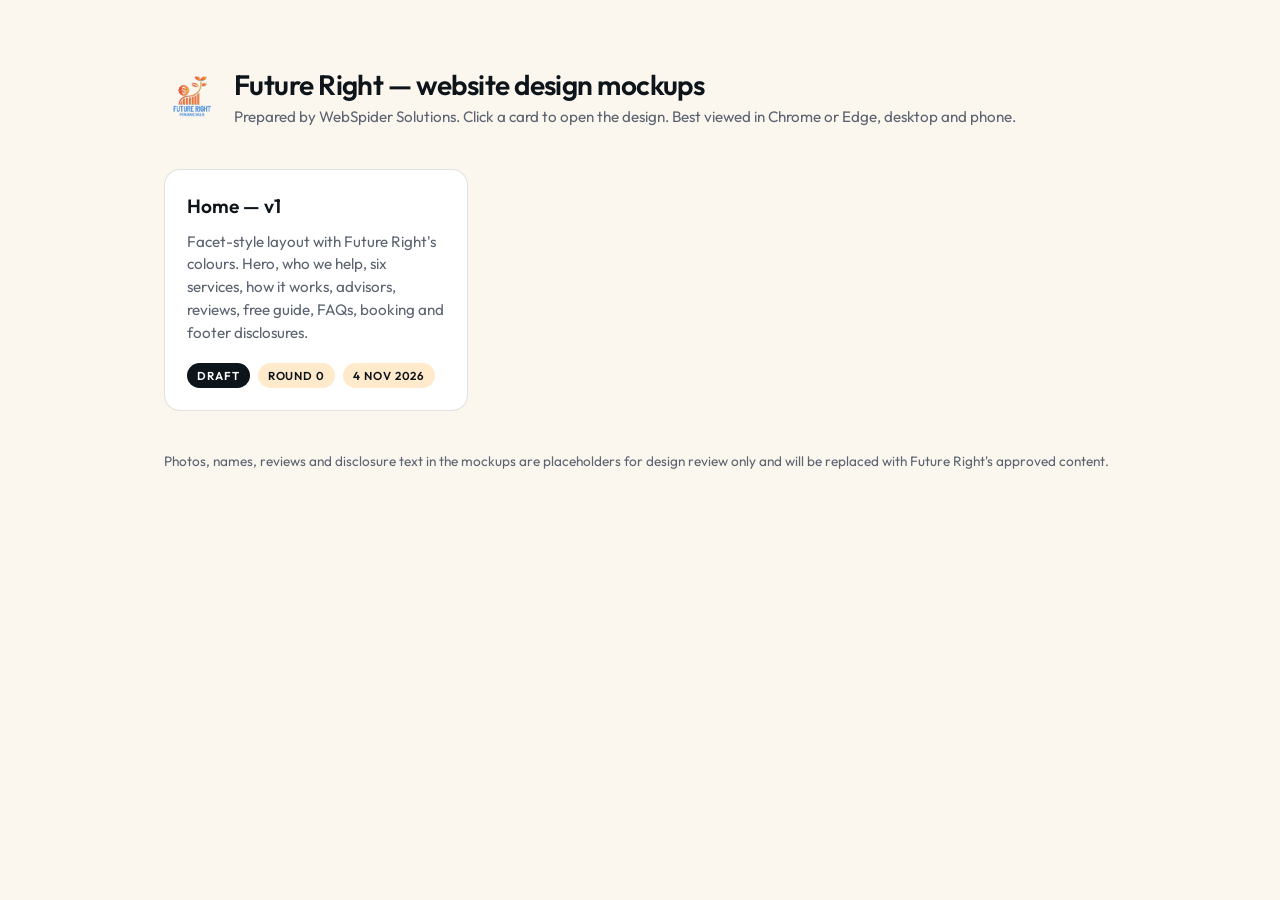
==== index.html @ 011bd752 "Add project setup and Home page design v1 - CLAUDE.md: project objective, MoU scope, client facts, r" ====
<!doctype html>
<html lang="en">
<head>
  <meta charset="utf-8">
  <meta name="viewport" content="width=device-width, initial-scale=1">
  <title>Future Right — Website design mockups</title>
  <link rel="preconnect" href="https://fonts.googleapis.com">
  <link href="https://fonts.googleapis.com/css2?family=Outfit:wght@400;500;600&display=swap" rel="stylesheet">
  <style>
    :root { --dark:#0d141a; --light:#fbf6ee; --cream:#ffeacc; --accent:#f0a030; --cta:#cc6333; --muted:#5b6470; }
    * { box-sizing: border-box; }
    body { margin:0; font-family:"Outfit",system-ui,sans-serif; background:var(--light); color:var(--dark); line-height:1.5; }
    .wrap { max-width:1000px; margin:0 auto; padding:64px 24px; }
    header { display:flex; align-items:center; gap:14px; margin-bottom:40px; }
    header img { width:56px; height:56px; }
    h1 { margin:0; font-size:1.75rem; font-weight:600; letter-spacing:-0.02em; }
    header p { margin:0; color:var(--muted); font-size:.95rem; }
    .grid { display:grid; grid-template-columns:repeat(auto-fill,minmax(280px,1fr)); gap:20px; }
    .card { background:#fff; border:1px solid rgba(13,20,26,.12); border-radius:16px; padding:22px; display:flex; flex-direction:column; gap:10px; text-decoration:none; color:inherit; transition:transform .2s, box-shadow .2s; }
    .card:hover { transform:translateY(-3px); box-shadow:0 16px 40px rgba(13,20,26,.08); }
    .card h2 { margin:0; font-size:1.2rem; font-weight:600; }
    .card p { margin:0; color:var(--muted); font-size:.95rem; }
    .meta { display:flex; gap:8px; flex-wrap:wrap; margin-top:auto; padding-top:8px; }
    .tag { font-size:.72rem; font-weight:600; letter-spacing:.08em; text-transform:uppercase; padding:4px 10px; border-radius:999px; background:var(--cream); }
    .tag--status { background:var(--dark); color:#fff; }
    .note { margin-top:40px; font-size:.85rem; color:var(--muted); }
  </style>
</head>
<body>
  <div class="wrap">
    <header>
      <img src="assets/logo/futureright-logo.png" alt="">
      <div>
        <h1>Future Right — website design mockups</h1>
        <p>Prepared by WebSpider Solutions. Click a card to open the design. Best viewed in Chrome or Edge, desktop and phone.</p>
      </div>
    </header>

    <div class="grid">
      <a class="card" href="designs/v1/home/index.html">
        <h2>Home — v1</h2>
        <p>Facet-style layout with Future Right's colours. Hero, who we help, six services, how it works, advisors, reviews, free guide, FAQs, booking and footer disclosures.</p>
        <div class="meta">
          <span class="tag tag--status">Draft</span>
          <span class="tag">Round 0</span>
          <span class="tag">4 Nov 2026</span>
        </div>
      </a>
    </div>

    <p class="note">Photos, names, reviews and disclosure text in the mockups are placeholders for design review only and will be replaced with Future Right's approved content.</p>
  </div>
</body>
</html>
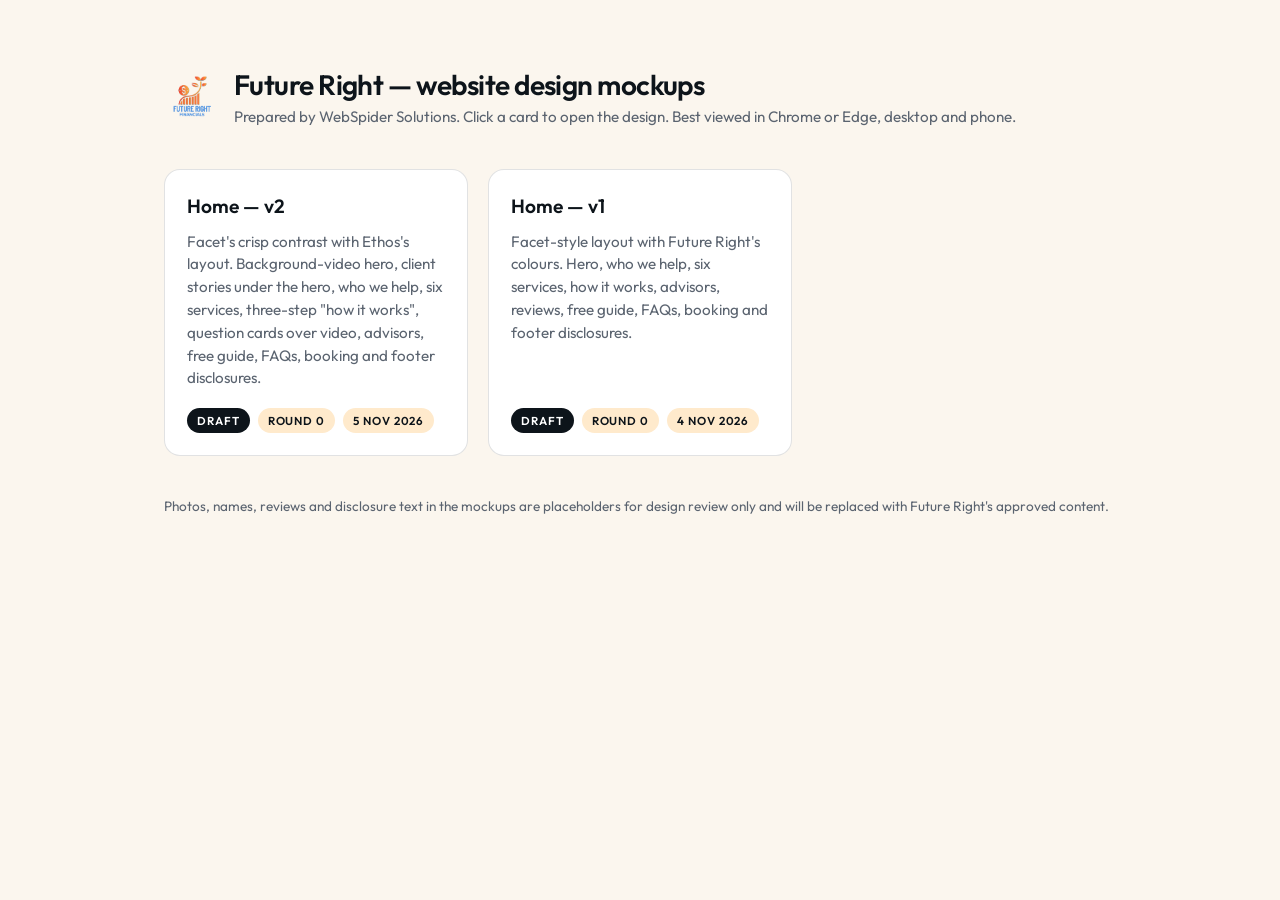
==== commit 2b178306: "Home v2: Facet look with Ethos layout, background video hero New design direction after the client n" ====
--- a/index.html
+++ b/index.html
@@ -37,6 +37,15 @@
     </header>
 
     <div class="grid">
+      <a class="card" href="designs/v2/home/index.html">
+        <h2>Home — v2</h2>
+        <p>Facet's crisp contrast with Ethos's layout. Background-video hero, client stories under the hero, who we help, six services, three-step "how it works", question cards over video, advisors, free guide, FAQs, booking and footer disclosures.</p>
+        <div class="meta">
+          <span class="tag tag--status">Draft</span>
+          <span class="tag">Round 0</span>
+          <span class="tag">5 Nov 2026</span>
+        </div>
+      </a>
       <a class="card" href="designs/v1/home/index.html">
         <h2>Home — v1</h2>
         <p>Facet-style layout with Future Right's colours. Hero, who we help, six services, how it works, advisors, reviews, free guide, FAQs, booking and footer disclosures.</p>
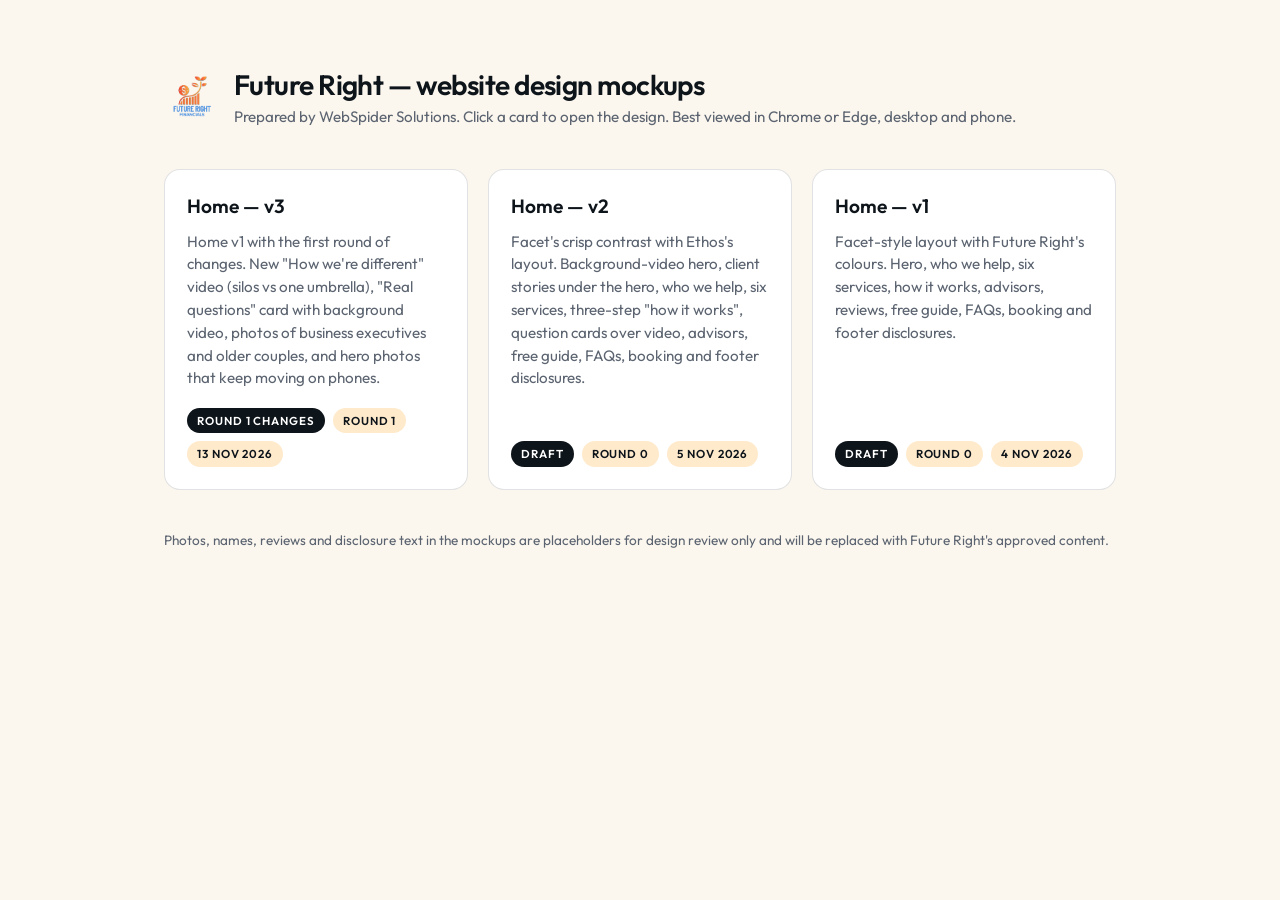
==== commit 4661257a: "Home v3: round 1 changes (difference video, mobile hero motion, new photos, video answers card) Buil" ====
--- a/index.html
+++ b/index.html
@@ -37,6 +37,15 @@
     </header>
 
     <div class="grid">
+      <a class="card" href="designs/v3/home/index.html">
+        <h2>Home — v3</h2>
+        <p>Home v1 with the first round of changes. New "How we're different" video (silos vs one umbrella), "Real questions" card with background video, photos of business executives and older couples, and hero photos that keep moving on phones.</p>
+        <div class="meta">
+          <span class="tag tag--status">Round 1 changes</span>
+          <span class="tag">Round 1</span>
+          <span class="tag">13 Nov 2026</span>
+        </div>
+      </a>
       <a class="card" href="designs/v2/home/index.html">
         <h2>Home — v2</h2>
         <p>Facet's crisp contrast with Ethos's layout. Background-video hero, client stories under the hero, who we help, six services, three-step "how it works", question cards over video, advisors, free guide, FAQs, booking and footer disclosures.</p>
